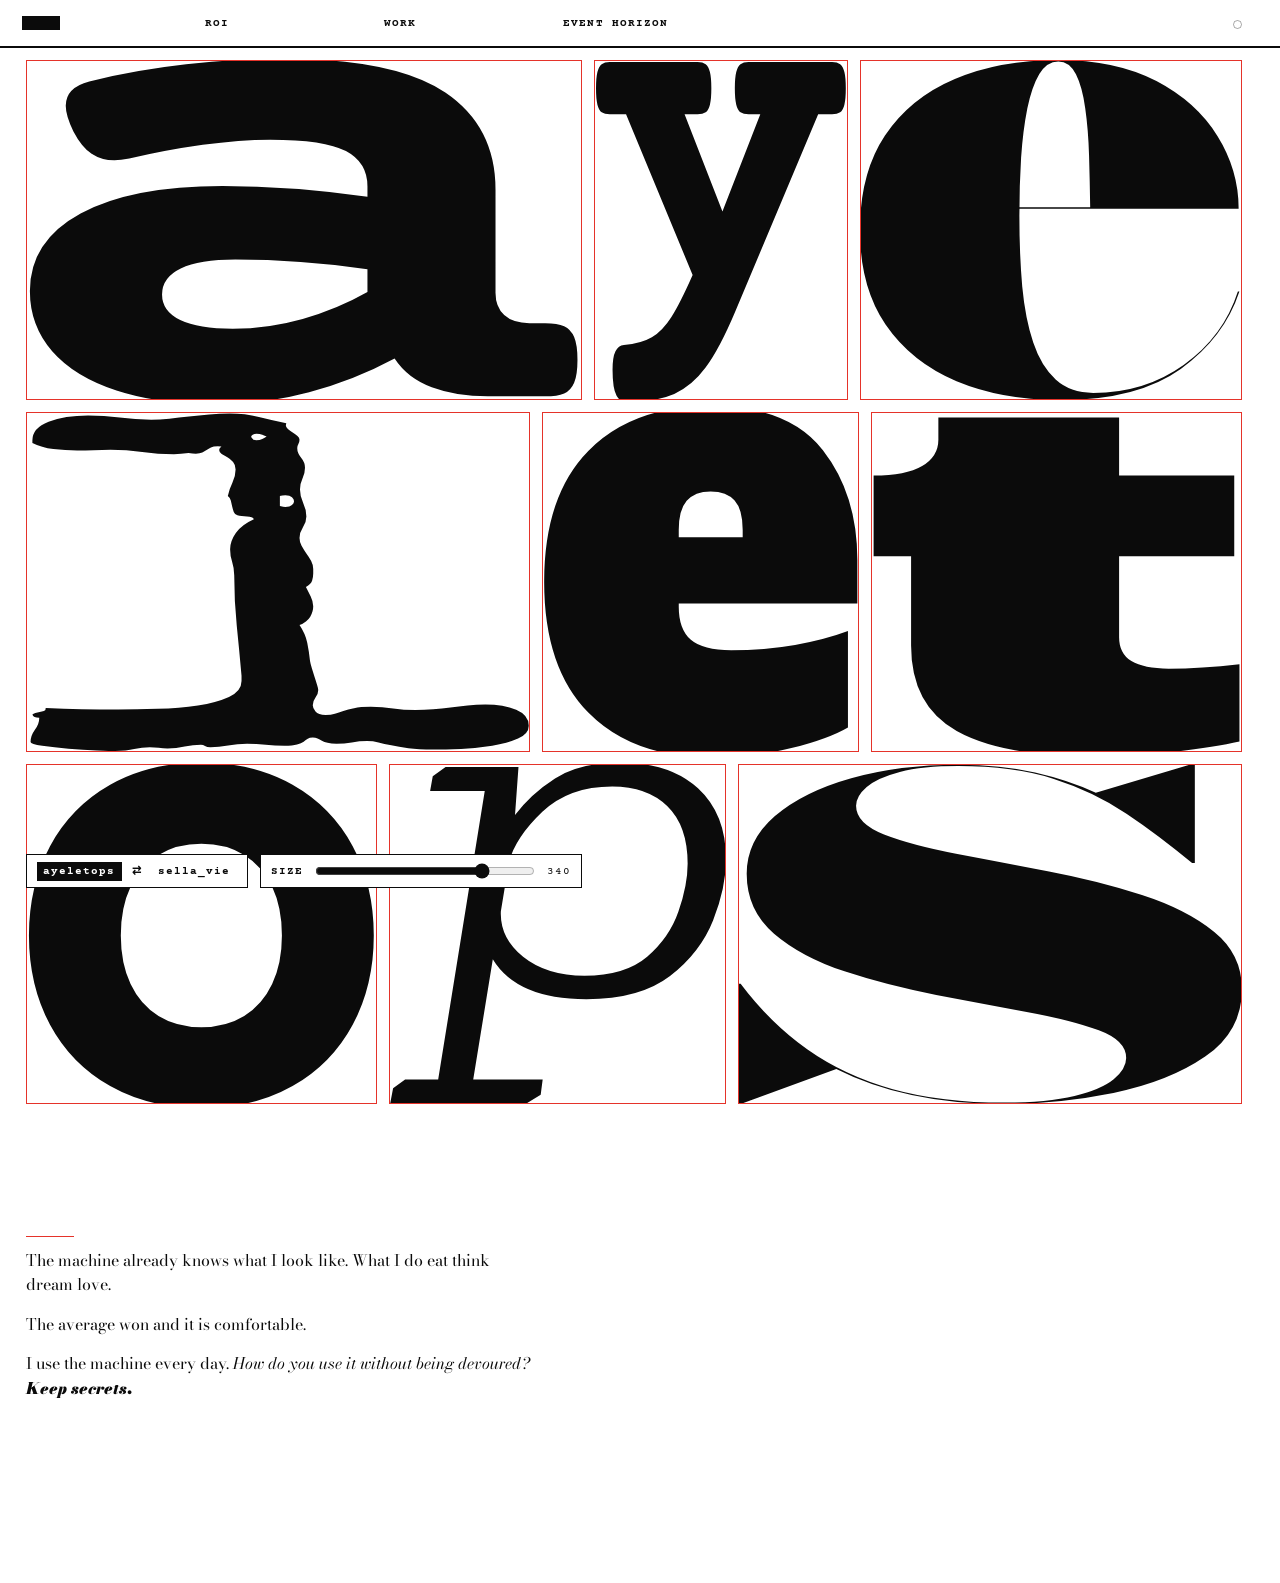
==== index.html @ 93a1ff17 "Board: blending fixed (chaos layer no longer isolated; scans sink into cork), category tags become e" ====
<!doctype html>
<html lang="en"><head>
<meta charset="utf-8"><meta name="viewport" content="width=device-width,initial-scale=1">
<title>ayeletops / sella_vie — Ayelet Sella</title>
<meta name="description" content="Ayelet Sella. An ID, not a portfolio.">
<link rel="preconnect" href="https://fonts.googleapis.com"><link rel="preconnect" href="https://fonts.gstatic.com" crossorigin>
<link href="https://fonts.googleapis.com/css2?family=Abril+Fatface&family=Alfa+Slab+One&family=Bodoni+Moda:ital,opsz,wght@0,6..96,400;0,6..96,700;0,6..96,900;1,6..96,400;1,6..96,900&family=Courier+Prime:ital,wght@0,400;0,700;1,400&family=Special+Elite&family=Zilla+Slab:ital,wght@0,300;0,500;0,700;1,300&display=swap" rel="stylesheet">
<link rel="stylesheet" href="css/grids.css?v=202611161349"><link rel="stylesheet" href="css/site.css?v=202611161349">
<style>
  /* HOME — the cover is the first thing you see. 9 letters on 8 day-columns (cycling). */
  .cover .st-slot.neg{background:var(--ink)}
  .cover{padding:var(--gutter) var(--margin-r) var(--gutter) var(--margin-l);align-content:flex-start;--fs:220;cursor:pointer}
  .controls{position:fixed;left:var(--margin-l);right:var(--margin-r);bottom:var(--gutter);z-index:40;display:flex;flex-wrap:wrap;gap:var(--gutter);align-items:stretch;pointer-events:none}
  .controls > *{pointer-events:auto;background:var(--paper);border:1px solid var(--ink);display:flex;align-items:center;gap:10px;padding:6px 10px;margin:0;
                font:700 11px/1 var(--f-type);letter-spacing:.1em;text-transform:uppercase}
  .switch button{font:inherit;letter-spacing:inherit;text-transform:none;background:none;border:0;padding:4px 6px;cursor:pointer;color:var(--ink)}
  .switch button[aria-pressed=true]{background:var(--ink);color:var(--paper)}
  .switch button:hover{outline:1px solid var(--grid);outline-offset:2px}
  .size input{width:min(32vw,220px);accent-color:var(--ink)}
  .size output{min-width:3ch;text-align:right;font-weight:400}
  /* STANCE — one column, set like a title page: hung off the left third of the grid, balanced lines, the last line struck harder */
  .stance{padding:calc(var(--baseline)*5) var(--margin-r) calc(var(--baseline)*7) var(--margin-l);display:grid;grid-template-columns:var(--cover-cols);gap:0 var(--gutter)}
  .stance .col{grid-column:1 / -1;max-width:34em;font:400 16px/1.55 var(--f-display);letter-spacing:0;font-feature-settings:"kern","liga","onum"}
  .stance p{margin:0 0 .9em;text-wrap:pretty;hanging-punctuation:first}
  .stance .q{font-style:italic}
  .stance .end{font-weight:900;font-style:italic}
  .stance .rule{display:block;width:3em;height:var(--gw);background:var(--grid);margin:0 0 .7em}
  @media (max-width:900px){.stance{display:block}.stance .col{font-size:16px}}
</style>
</head>
<body>
<nav class="nav" aria-label="Main">
  <a href="index.html" aria-current="page">Home</a>
  <a href="roi.html">ROI</a>
  <a href="work.html">Work</a>
  <a href="horizon.html">Event Horizon</a>
</nav>
<a class="secret" href="process.html" aria-label="Process" title="process"></a>

<main>
  <section class="cover st-row" id="cover" aria-label="ayeletops" role="img" title="click to switch"></section>

  <section class="stance" id="stance" aria-label="Stance">
    <div class="col">
      <span class="rule"></span>
      <p>The machine already knows what I look like. What I do eat think dream love.</p>
      <p>The average won and it is comfortable.</p>
      <p>I use the machine every day. <span class="q">How do you use it without being devoured?</span> <span class="end">Keep secrets.</span></p>
    </div>
  </section>
</main>

<div class="controls">
  <div class="switch" role="group" aria-label="Name"><button data-w="ayeletops" aria-pressed="true">ayeletops</button><span>⇄</span><button data-w="sella_vie" aria-pressed="false">sella_vie</button></div>
  <label class="size">Size <input id="fs" type="range" min="60" max="420" value="220"> <output id="fsv">220</output></label>
</div>


<script src="js/stretch.js?v=202611161349"></script>
<script src="js/cover.js?v=202611161349"></script>
<script src="js/nav.js?v=202611161349"></script>
</body></html>
---- css/grids.css ----
/* GENERATED by tools/derive-grids.py. Do not edit by hand.
   Derived from 8 birthdays (never committed). Person order shuffled per grid with a secret seed. */
:root {
  --baseline: 24px;
  --gutter: 12px;
  --margin-l: 2.0vw;
  --margin-r: 3.0vw;
  --scale: 1.482;
  --cover-cols: 26fr 7fr 15fr 27fr 13fr 17fr 15fr 14fr;
  --work-intervals: 8fr 18fr 12fr 1fr 3fr 3fr 21fr;
}
/* Latent Field rings: radius as % of the oldest */
.ring-1 { --r: 45.7%; }
.ring-2 { --r: 90.1%; }
.ring-3 { --r: 49.4%; }
.ring-4 { --r: 53.1%; }
.ring-5 { --r: 19.8%; }
.ring-6 { --r: 54.3%; }
.ring-7 { --r: 69.1%; }
.ring-8 { --r: 100.0%; }
/* Black Holes: 12-column year; each person's month = column + void size */
.hole-1 { --col: 6; --size: 6; }
.hole-2 { --col: 4; --size: 4; }
.hole-3 { --col: 12; --size: 12; }
.hole-4 { --col: 12; --size: 12; }
.hole-5 { --col: 8; --size: 8; }
.hole-6 { --col: 7; --size: 7; }
.hole-7 { --col: 10; --size: 10; }
.hole-8 { --col: 2; --size: 2; }
---- css/site.css ----
/* Order / Break — shared system.
   Measures come from css/grids.css (derived from 8 birthdays). Nothing here is a default:
   - ink / paper: black and white, the redaction pair
   - content is black and white only
   - the grids are visible: thin red lines and circles on every page. Red belongs to the system, never to content.
   - hover = a thin red frame (the grid touching what you point at)
   - type: Bodoni (display, voice of order), Zilla Slab (structure), Courier Prime (inner monologue)
   - scale: steps of --scale (1.482) from a 15px base
*/
:root{
  --ink:#0b0b0b; --paper:#ffffff; --grid:#e5332a; --gw:.5px; --beat:500ms; --ease:cubic-bezier(.2,.8,.2,1); --signal:var(--grid); --signal-deep:var(--grid); --rule:rgba(11,11,11,.12);
  --f-display:"Bodoni Moda","Bodoni 72","Bodoni MT",Didot,serif;
  --f-slab:"Zilla Slab",Rockwell,"Roboto Slab",serif;
  --f-type:"Courier Prime","Courier New",Courier,monospace;
  --s0:15px;
  --s1:calc(var(--s0)*var(--scale));
  --s2:calc(var(--s1)*var(--scale));
  --s3:calc(var(--s2)*var(--scale));
  --s4:calc(var(--s3)*var(--scale));
  --s5:calc(var(--s4)*var(--scale));
  --nav-h:calc(var(--baseline)*2);
}
*{box-sizing:border-box}
html,body{margin:0;background:var(--paper);color:var(--ink)}
body{font:400 var(--s0)/var(--baseline) var(--f-type);-webkit-font-smoothing:antialiased}
a{color:inherit}
[hidden]{display:none!important}
::selection{background:var(--ink);color:var(--paper)}

/* ── NAV: one menu, top, set on the page's own grid ─────────────────────── */
.nav{position:fixed;top:0;left:0;right:0;height:var(--nav-h);z-index:50;display:grid;align-items:center;gap:var(--gutter);
     padding:0 var(--margin-r) 0 var(--margin-l);background:var(--paper);border-bottom:2px solid var(--ink);
     font:700 11px/1 var(--f-type);text-transform:uppercase;letter-spacing:.1em}
.nav a,.nav span{text-decoration:none;white-space:nowrap;overflow:hidden;text-overflow:ellipsis}
.nav a:hover{outline:var(--gw) solid var(--grid);outline-offset:3px}
.nav [aria-current]{box-shadow:inset 0 -5px 0 var(--ink)}
.nav .handle{text-transform:none;letter-spacing:.02em;font-weight:400}
main{padding-top:var(--nav-h)}

/* ── HOVER: the only highlight is a turquoise frame ───────────────────── */
.hl:hover,.hl:focus-visible{outline:var(--gw) solid var(--grid);outline-offset:3px}

/* ── REDACTION: the black bar is a shared mark across the site ──────────── */
.redact{background:var(--ink);color:transparent;box-decoration-break:clone;-webkit-box-decoration-break:clone;padding:0 .15em;user-select:none}
.bar{display:block;background:var(--ink)}

/* ── type roles ─────────────────────────────────────────────────────────── */
.display{font-family:var(--f-display);font-weight:400;letter-spacing:-.01em}
.slab{font-family:var(--f-slab);font-weight:700}
.mono{font-family:var(--f-type)}
.label{font:700 11px/1 var(--f-type);text-transform:uppercase;letter-spacing:.12em}
.todo{background:repeating-linear-gradient(-45deg,transparent 0 6px,rgba(0,0,0,.07) 6px 12px);outline:1px dashed var(--ink)}

@media (max-width:720px){
  .nav{display:flex;flex-wrap:wrap;height:auto;min-height:var(--nav-h);padding-block:8px;row-gap:6px;column-gap:14px}
  main{padding-top:calc(var(--nav-h) + 24px)}
}
@media (prefers-reduced-motion:reduce){*{animation:none!important;transition:none!important}}

/* ── STRETCH TYPE (js/stretch.js): each letter fills its whole grid block ─── */
.st-row{display:flex;flex-wrap:wrap;gap:var(--gutter)}
.st-slot{position:relative;flex:calc(var(--d) * var(--grow, 1)) 1 calc(var(--d) * var(--fs, 120) * 0.035px + var(--fs, 120) * 0.42px);
         height:calc(var(--fs, 120) * 1px);transition:flex-grow .55s cubic-bezier(.6,0,.2,1);min-width:0}
.st-slot::after{content:"";position:absolute;inset:0;border:var(--gw) solid var(--grid);pointer-events:none}   /* the grid, visible */
.st-slot canvas{display:block}
.st-slot:hover::after{border-width:1px}
/* page header: title left, a short line under it */
.page-head{display:block;padding:var(--gutter) var(--margin-r) var(--gutter) var(--margin-l);position:relative;z-index:6;background:var(--paper);border-bottom:var(--gw) solid var(--ink)}
.page-title{--fs:64;display:flex;flex-wrap:nowrap;gap:6px;justify-content:flex-start;padding:0;background:transparent}
.st-steady .st-slot{flex:0 0 calc(var(--d) * var(--u, 3.2px) + 26px);transition:none}
.page-note{margin:10px 0 0;padding:0;max-width:52ch;font:400 13px/20px var(--f-type);background:transparent}
@media (max-width:720px){.page-title{--fs:44}}
.st-slot.neg::after{border-color:var(--ink)}

/* ── the hidden way into Process: a small hollow dot at the end of the top bar, no label ── */
.secret{position:fixed;z-index:60;top:calc(var(--nav-h) / 2);right:var(--margin-r);width:9px;height:9px;margin-top:-4.5px;border-radius:50%;
        border:1px solid currentColor;opacity:.35;transition:opacity .3s,transform .3s}
.secret:hover,.secret:focus-visible{opacity:1;transform:scale(1.6);background:currentColor}



/* ── the heartbeat: 120 BPM. Every animation outside the cover moves on this beat (lub-dub every 0.5s). ── */
@keyframes heartbeat{0%{transform:translate(-50%,-50%) scale(1)}17%{transform:translate(-50%,-50%) scale(1.03)}34%{transform:translate(-50%,-50%) scale(1)}
  51%{transform:translate(-50%,-50%) scale(1.014)}66%,100%{transform:translate(-50%,-50%) scale(1)}}


/* ── NAV, fixed: the same four positions on every page. The page you're on is censored. ── */
.nav{display:flex!important;gap:0;justify-content:flex-start}
.nav a{position:relative;flex:0 0 auto;width:clamp(96px,14vw,190px);padding:6px 0;overflow:visible}
.nav a::after{content:"";position:absolute;left:-4px;right:calc(100% - var(--w,100%) - 4px);top:50%;height:1.25em;margin-top:-.62em;background:var(--ink);
              transform:scaleX(0);transform-origin:left;transition:transform calc(var(--beat) / 2) cubic-bezier(.7,0,.3,1)}
.nav a[aria-current]::after,.nav a.censor::after{transform:scaleX(1)}
.nav a[aria-current]{box-shadow:none}
.nav a:hover{outline:none}
.nav a:not([aria-current]):hover::after{transform:scaleX(.12)}

/* ── TO BE / NOT TO BE: the one switch, bottom left, the same on every page that has it. to be = chaos (first), not to be = the grid ── */
.views{position:fixed;left:var(--margin-l);bottom:var(--gutter);z-index:60;display:flex;background:var(--paper);border:1px solid var(--ink)}
.views button{font:700 11px/1 var(--f-type);letter-spacing:.12em;text-transform:uppercase;background:none;border:0;padding:9px 12px;cursor:pointer;color:var(--ink)}
.views button + button{border-left:1px solid var(--ink)}
.views button[aria-pressed=true]{background:var(--ink);color:var(--paper)}
.views button:not([aria-pressed=true]):hover{background:var(--grid);color:var(--paper)}
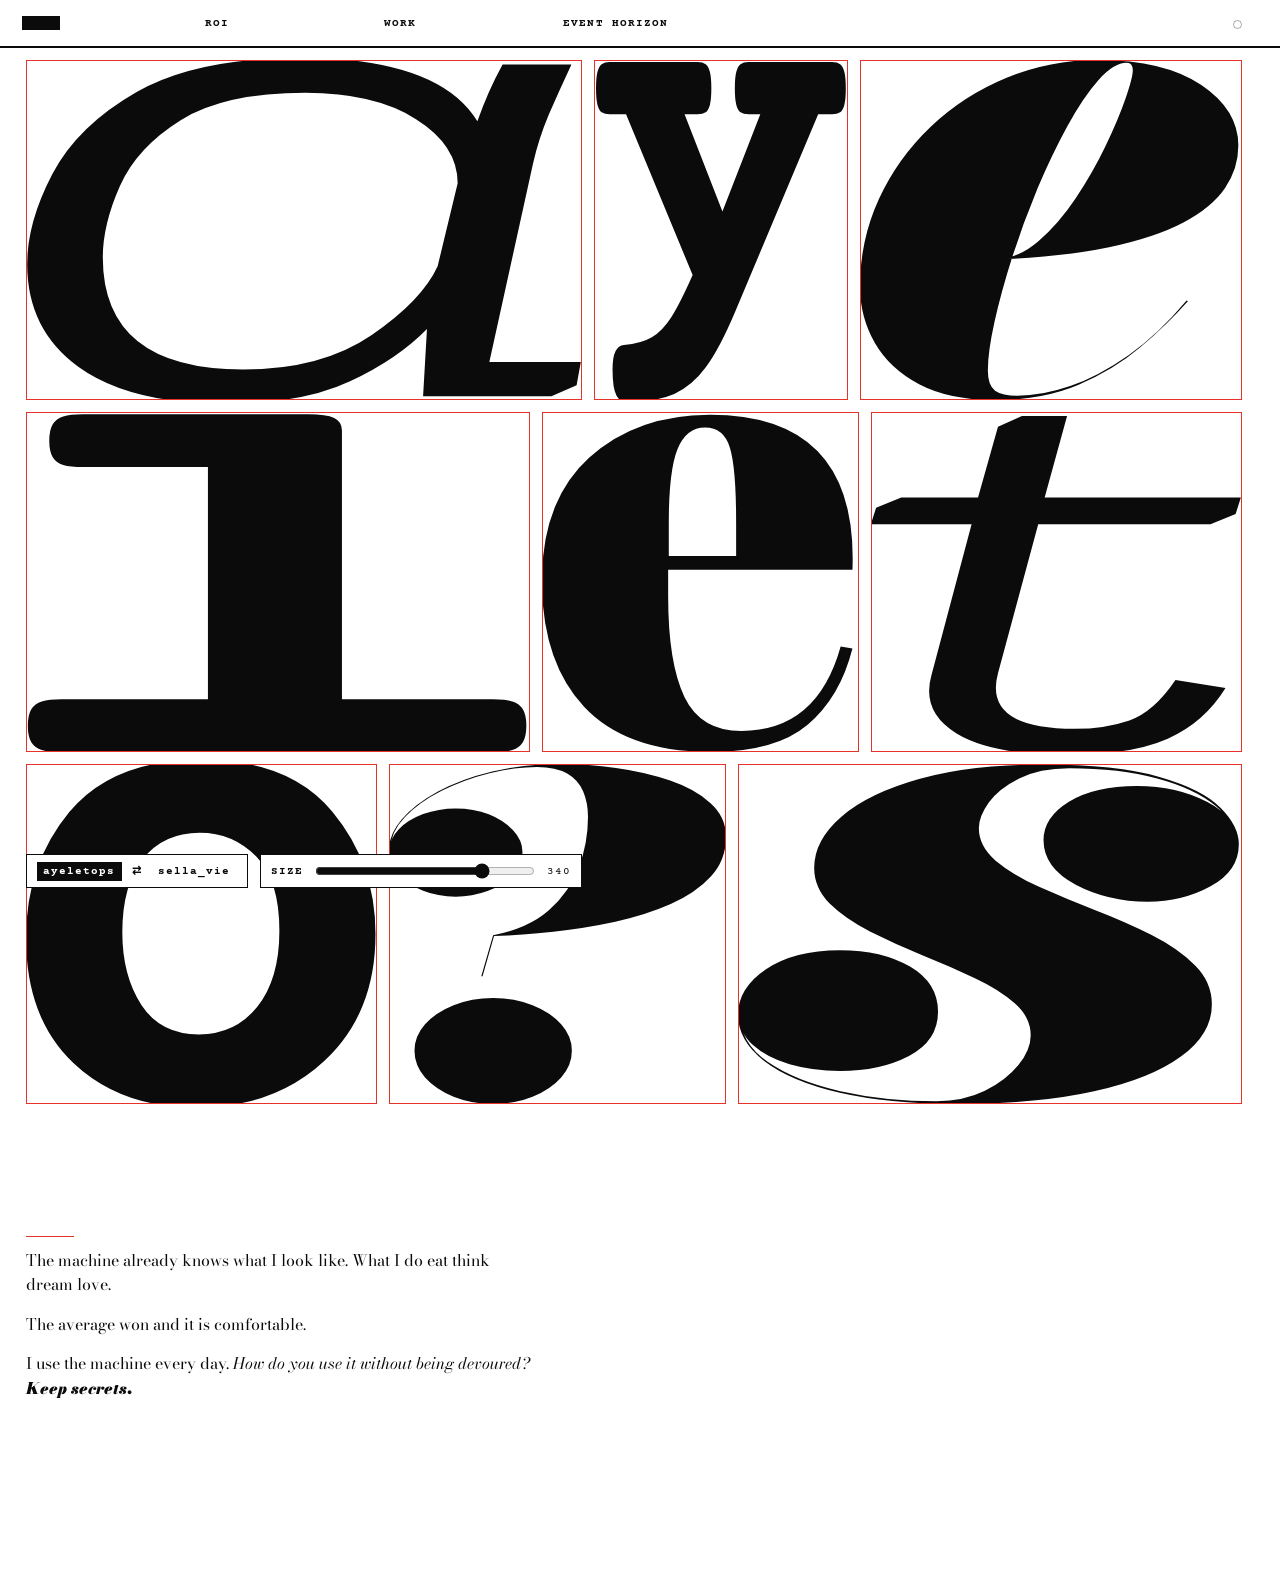
==== commit 94ccf2d4: "Board: tools scattered as label tape (links), thread replaced by thin topic lines (ink within kind, " ====
--- a/index.html
+++ b/index.html
@@ -5,7 +5,7 @@
 <meta name="description" content="Ayelet Sella. An ID, not a portfolio.">
 <link rel="preconnect" href="https://fonts.googleapis.com"><link rel="preconnect" href="https://fonts.gstatic.com" crossorigin>
 <link href="https://fonts.googleapis.com/css2?family=Abril+Fatface&family=Alfa+Slab+One&family=Bodoni+Moda:ital,opsz,wght@0,6..96,400;0,6..96,700;0,6..96,900;1,6..96,400;1,6..96,900&family=Courier+Prime:ital,wght@0,400;0,700;1,400&family=Special+Elite&family=Zilla+Slab:ital,wght@0,300;0,500;0,700;1,300&display=swap" rel="stylesheet">
-<link rel="stylesheet" href="css/grids.css?v=202611161349"><link rel="stylesheet" href="css/site.css?v=202611161349">
+<link rel="stylesheet" href="css/grids.css?v=202611161354"><link rel="stylesheet" href="css/site.css?v=202611161354">
 <style>
   /* HOME — the cover is the first thing you see. 9 letters on 8 day-columns (cycling). */
   .cover .st-slot.neg{background:var(--ink)}
@@ -56,7 +56,7 @@
 </div>
 
 
-<script src="js/stretch.js?v=202611161349"></script>
-<script src="js/cover.js?v=202611161349"></script>
-<script src="js/nav.js?v=202611161349"></script>
+<script src="js/stretch.js?v=202611161354"></script>
+<script src="js/cover.js?v=202611161354"></script>
+<script src="js/nav.js?v=202611161354"></script>
 </body></html>
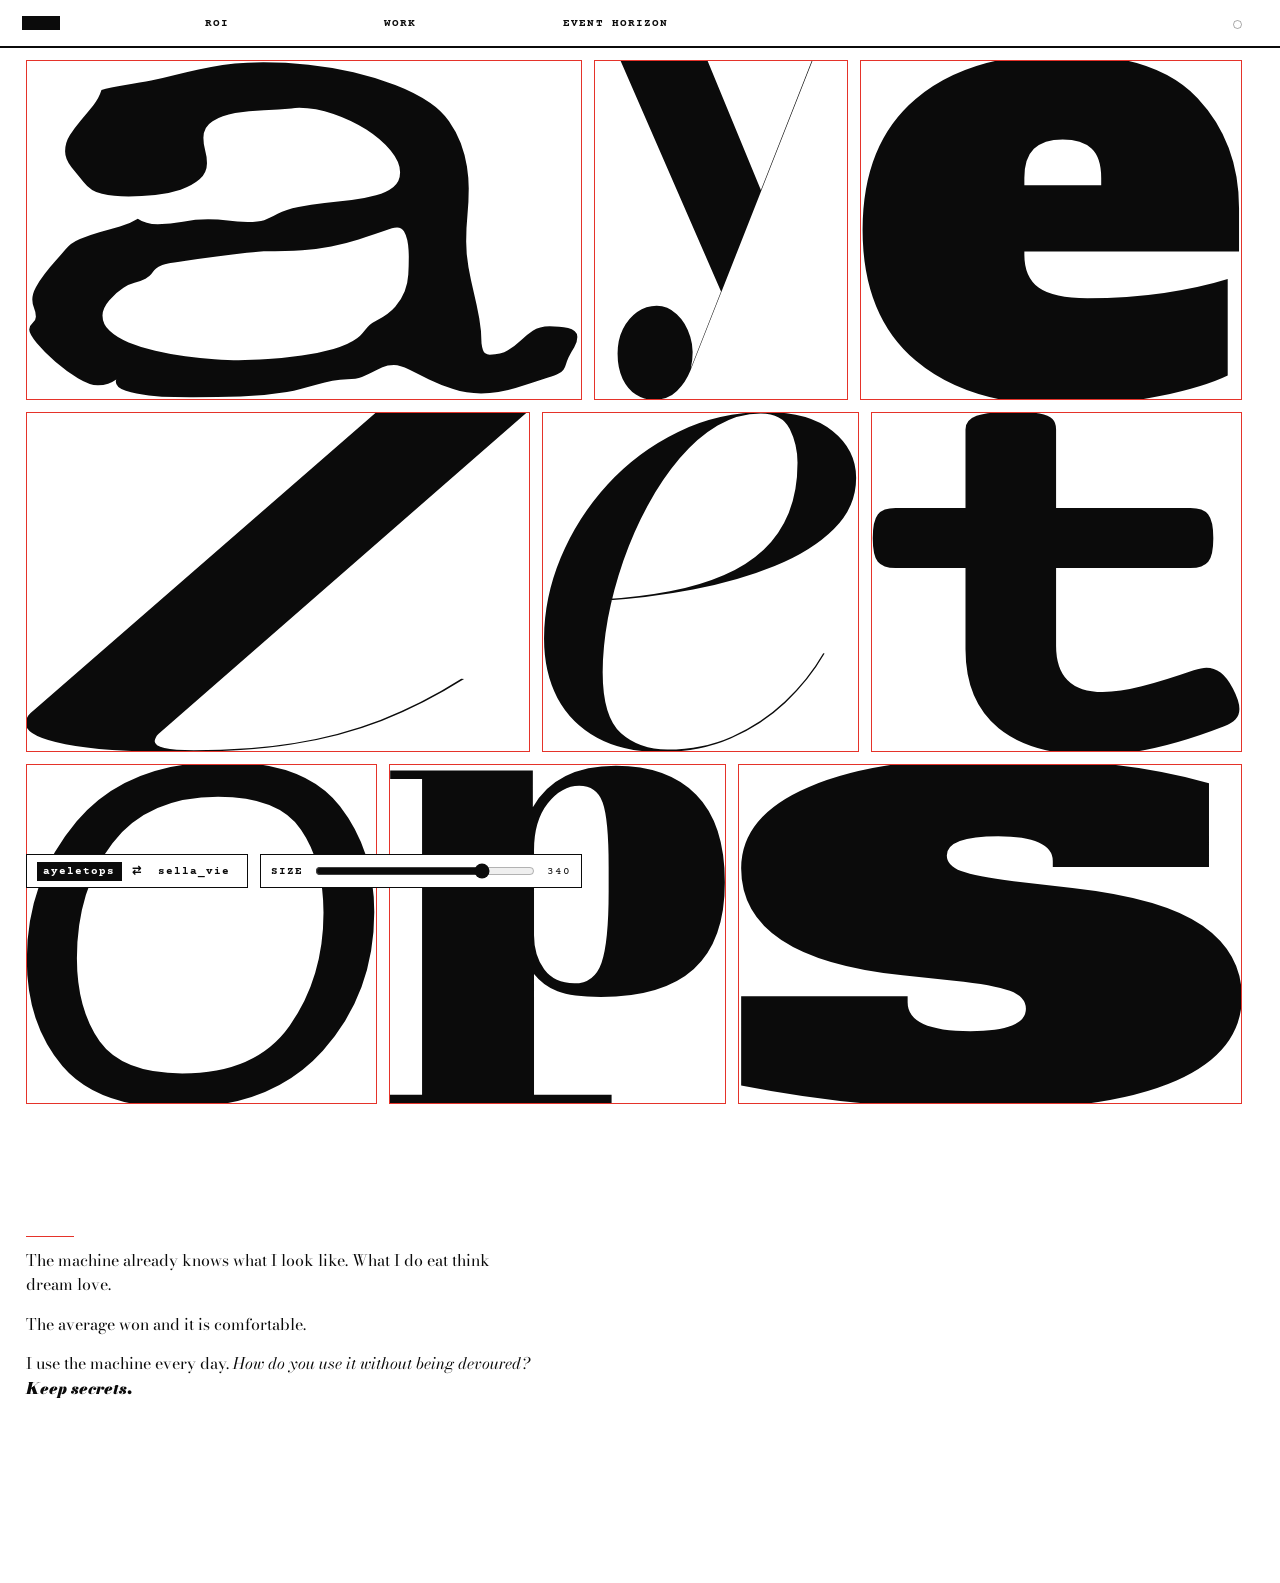
==== commit b80e9192: "Board: topic arrows (forward ink, back-in-time red, to the future, from before) under the paper with" ====
--- a/index.html
+++ b/index.html
@@ -5,7 +5,7 @@
 <meta name="description" content="Ayelet Sella. An ID, not a portfolio.">
 <link rel="preconnect" href="https://fonts.googleapis.com"><link rel="preconnect" href="https://fonts.gstatic.com" crossorigin>
 <link href="https://fonts.googleapis.com/css2?family=Abril+Fatface&family=Alfa+Slab+One&family=Bodoni+Moda:ital,opsz,wght@0,6..96,400;0,6..96,700;0,6..96,900;1,6..96,400;1,6..96,900&family=Courier+Prime:ital,wght@0,400;0,700;1,400&family=Special+Elite&family=Zilla+Slab:ital,wght@0,300;0,500;0,700;1,300&display=swap" rel="stylesheet">
-<link rel="stylesheet" href="css/grids.css?v=202611161354"><link rel="stylesheet" href="css/site.css?v=202611161354">
+<link rel="stylesheet" href="css/grids.css?v=202611161359"><link rel="stylesheet" href="css/site.css?v=202611161359">
 <style>
   /* HOME — the cover is the first thing you see. 9 letters on 8 day-columns (cycling). */
   .cover .st-slot.neg{background:var(--ink)}
@@ -56,7 +56,7 @@
 </div>
 
 
-<script src="js/stretch.js?v=202611161354"></script>
-<script src="js/cover.js?v=202611161354"></script>
-<script src="js/nav.js?v=202611161354"></script>
+<script src="js/stretch.js?v=202611161359"></script>
+<script src="js/cover.js?v=202611161359"></script>
+<script src="js/nav.js?v=202611161359"></script>
 </body></html>
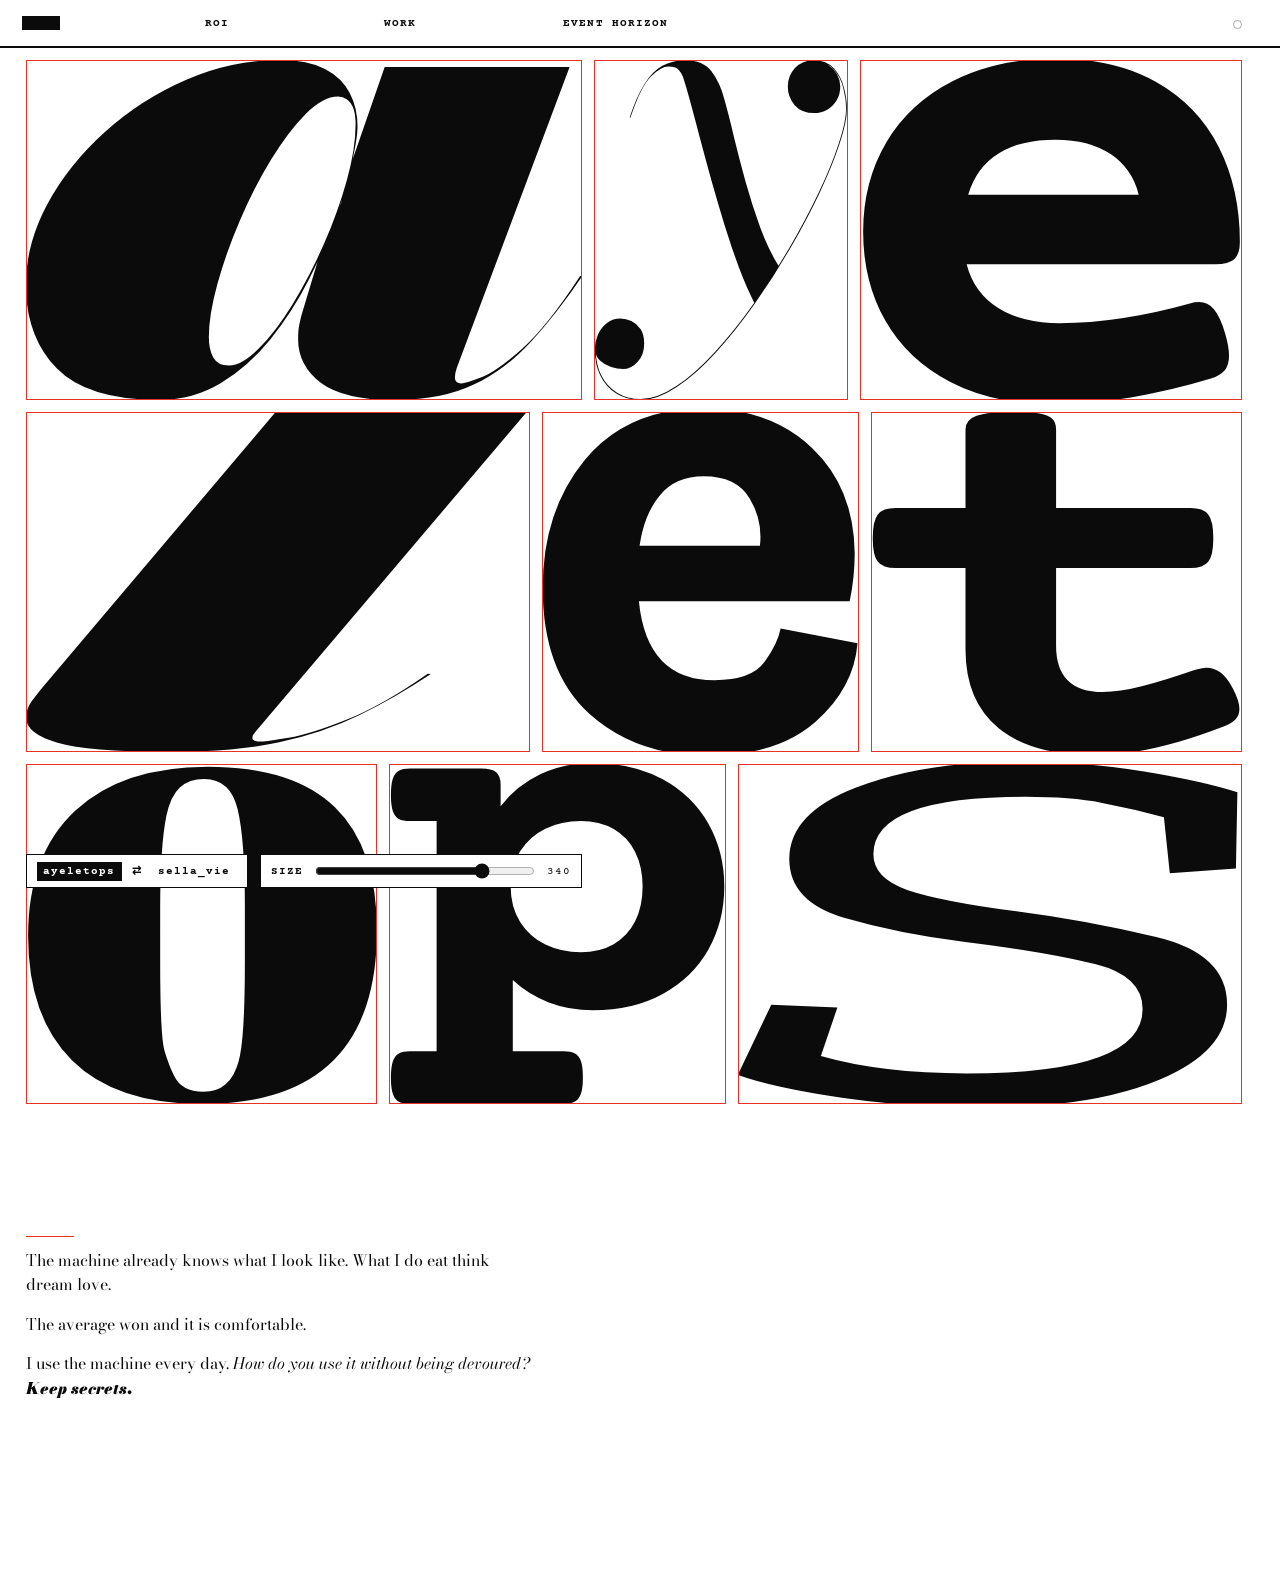
==== commit c63c44d8: "Board as a map: no pins; arrows run edge to edge between things; log" ====
--- a/index.html
+++ b/index.html
@@ -5,7 +5,7 @@
 <meta name="description" content="Ayelet Sella. An ID, not a portfolio.">
 <link rel="preconnect" href="https://fonts.googleapis.com"><link rel="preconnect" href="https://fonts.gstatic.com" crossorigin>
 <link href="https://fonts.googleapis.com/css2?family=Abril+Fatface&family=Alfa+Slab+One&family=Bodoni+Moda:ital,opsz,wght@0,6..96,400;0,6..96,700;0,6..96,900;1,6..96,400;1,6..96,900&family=Courier+Prime:ital,wght@0,400;0,700;1,400&family=Special+Elite&family=Zilla+Slab:ital,wght@0,300;0,500;0,700;1,300&display=swap" rel="stylesheet">
-<link rel="stylesheet" href="css/grids.css?v=202611161359"><link rel="stylesheet" href="css/site.css?v=202611161359">
+<link rel="stylesheet" href="css/grids.css?v=202611161519"><link rel="stylesheet" href="css/site.css?v=202611161519">
 <style>
   /* HOME — the cover is the first thing you see. 9 letters on 8 day-columns (cycling). */
   .cover .st-slot.neg{background:var(--ink)}
@@ -56,7 +56,7 @@
 </div>
 
 
-<script src="js/stretch.js?v=202611161359"></script>
-<script src="js/cover.js?v=202611161359"></script>
-<script src="js/nav.js?v=202611161359"></script>
+<script src="js/stretch.js?v=202611161519"></script>
+<script src="js/cover.js?v=202611161519"></script>
+<script src="js/nav.js?v=202611161519"></script>
 </body></html>
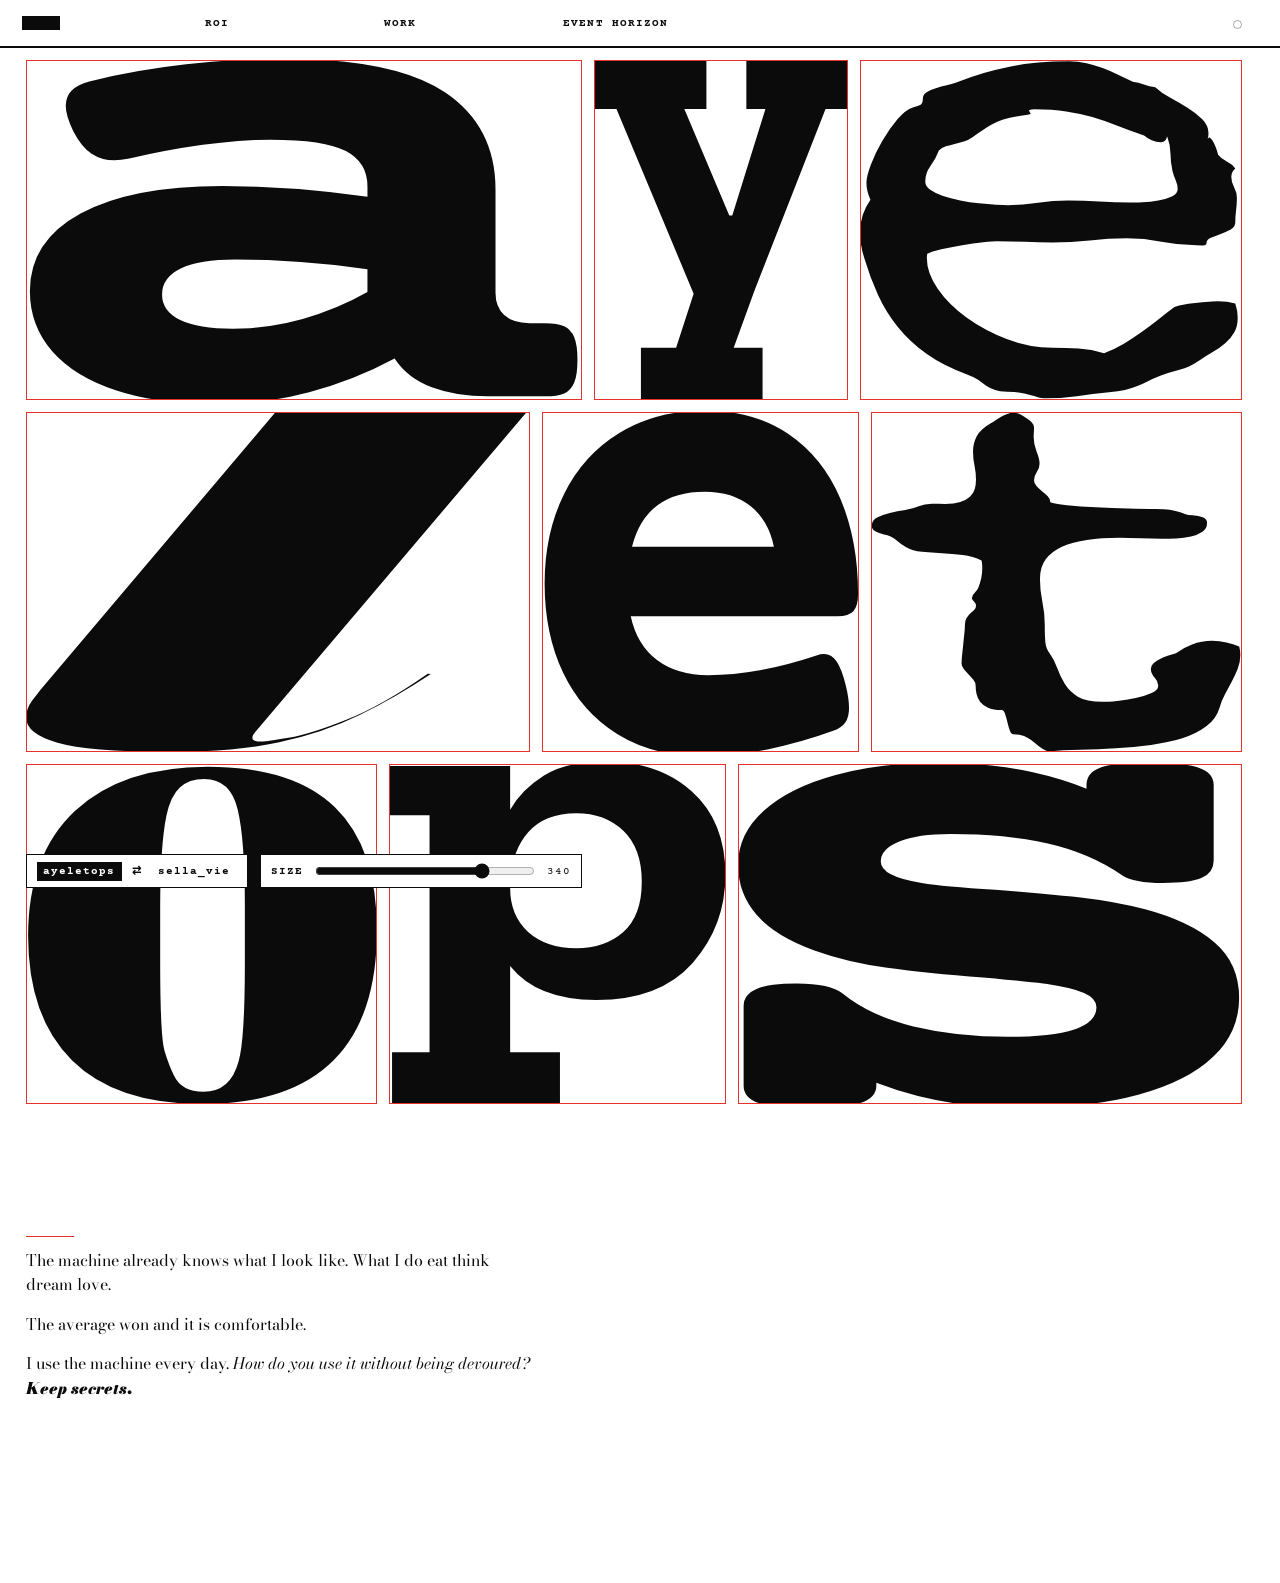
==== commit 4cff9fdf: "Board: no gallery stepping; click a photo to bring it forward, click again (or the board, Esc, scrol" ====
--- a/index.html
+++ b/index.html
@@ -5,7 +5,7 @@
 <meta name="description" content="Ayelet Sella. An ID, not a portfolio.">
 <link rel="preconnect" href="https://fonts.googleapis.com"><link rel="preconnect" href="https://fonts.gstatic.com" crossorigin>
 <link href="https://fonts.googleapis.com/css2?family=Abril+Fatface&family=Alfa+Slab+One&family=Bodoni+Moda:ital,opsz,wght@0,6..96,400;0,6..96,700;0,6..96,900;1,6..96,400;1,6..96,900&family=Courier+Prime:ital,wght@0,400;0,700;1,400&family=Special+Elite&family=Zilla+Slab:ital,wght@0,300;0,500;0,700;1,300&display=swap" rel="stylesheet">
-<link rel="stylesheet" href="css/grids.css?v=202611161519"><link rel="stylesheet" href="css/site.css?v=202611161519">
+<link rel="stylesheet" href="css/grids.css?v=202611161521"><link rel="stylesheet" href="css/site.css?v=202611161521">
 <style>
   /* HOME — the cover is the first thing you see. 9 letters on 8 day-columns (cycling). */
   .cover .st-slot.neg{background:var(--ink)}
@@ -56,7 +56,7 @@
 </div>
 
 
-<script src="js/stretch.js?v=202611161519"></script>
-<script src="js/cover.js?v=202611161519"></script>
-<script src="js/nav.js?v=202611161519"></script>
+<script src="js/stretch.js?v=202611161521"></script>
+<script src="js/cover.js?v=202611161521"></script>
+<script src="js/nav.js?v=202611161521"></script>
 </body></html>
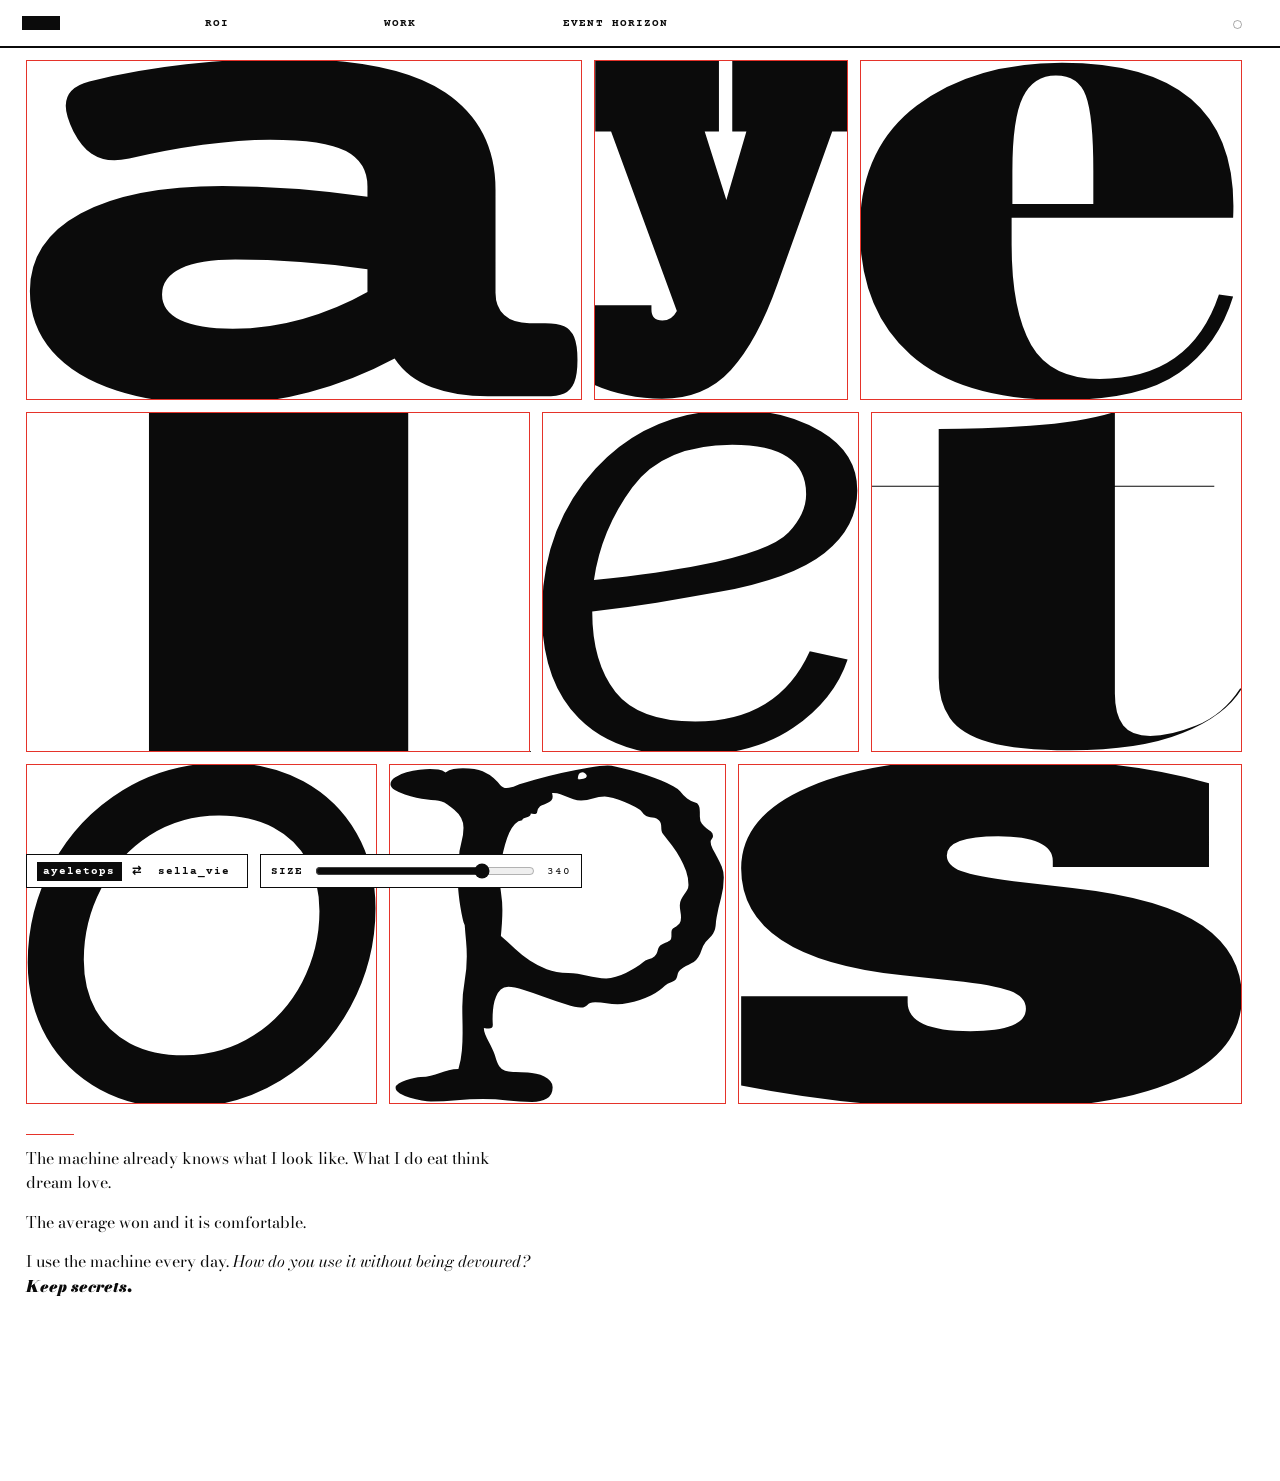
==== commit aa99284a: "Home: stance up under the name, sella_vie = negative. Work: no blending, tools under their jobs, cor" ====
--- a/index.html
+++ b/index.html
@@ -5,10 +5,13 @@
 <meta name="description" content="Ayelet Sella. An ID, not a portfolio.">
 <link rel="preconnect" href="https://fonts.googleapis.com"><link rel="preconnect" href="https://fonts.gstatic.com" crossorigin>
 <link href="https://fonts.googleapis.com/css2?family=Abril+Fatface&family=Alfa+Slab+One&family=Bodoni+Moda:ital,opsz,wght@0,6..96,400;0,6..96,700;0,6..96,900;1,6..96,400;1,6..96,900&family=Courier+Prime:ital,wght@0,400;0,700;1,400&family=Special+Elite&family=Zilla+Slab:ital,wght@0,300;0,500;0,700;1,300&display=swap" rel="stylesheet">
-<link rel="stylesheet" href="css/grids.css?v=202611161521"><link rel="stylesheet" href="css/site.css?v=202611161521">
+<link rel="stylesheet" href="css/grids.css?v=202611161530"><link rel="stylesheet" href="css/site.css?v=202611161530">
 <style>
   /* HOME — the cover is the first thing you see. 9 letters on 8 day-columns (cycling). */
   .cover .st-slot.neg{background:var(--ink)}
+  /* sella_vie: the whole page in negative (red stays red) */
+  html{background:#fff;transition:filter .35s var(--ease)}
+  html.negative{filter:invert(1) hue-rotate(180deg)}
   .cover{padding:var(--gutter) var(--margin-r) var(--gutter) var(--margin-l);align-content:flex-start;--fs:220;cursor:pointer}
   .controls{position:fixed;left:var(--margin-l);right:var(--margin-r);bottom:var(--gutter);z-index:40;display:flex;flex-wrap:wrap;gap:var(--gutter);align-items:stretch;pointer-events:none}
   .controls > *{pointer-events:auto;background:var(--paper);border:1px solid var(--ink);display:flex;align-items:center;gap:10px;padding:6px 10px;margin:0;
@@ -19,7 +22,7 @@
   .size input{width:min(32vw,220px);accent-color:var(--ink)}
   .size output{min-width:3ch;text-align:right;font-weight:400}
   /* STANCE — one column, set like a title page: hung off the left third of the grid, balanced lines, the last line struck harder */
-  .stance{padding:calc(var(--baseline)*5) var(--margin-r) calc(var(--baseline)*7) var(--margin-l);display:grid;grid-template-columns:var(--cover-cols);gap:0 var(--gutter)}
+  .stance{padding:calc(var(--baseline)*.75) var(--margin-r) calc(var(--baseline)*7) var(--margin-l);display:grid;grid-template-columns:var(--cover-cols);gap:0 var(--gutter)}
   .stance .col{grid-column:1 / -1;max-width:34em;font:400 16px/1.55 var(--f-display);letter-spacing:0;font-feature-settings:"kern","liga","onum"}
   .stance p{margin:0 0 .9em;text-wrap:pretty;hanging-punctuation:first}
   .stance .q{font-style:italic}
@@ -56,7 +59,7 @@
 </div>
 
 
-<script src="js/stretch.js?v=202611161521"></script>
-<script src="js/cover.js?v=202611161521"></script>
-<script src="js/nav.js?v=202611161521"></script>
+<script src="js/stretch.js?v=202611161530"></script>
+<script src="js/cover.js?v=202611161530"></script>
+<script src="js/nav.js?v=202611161530"></script>
 </body></html>
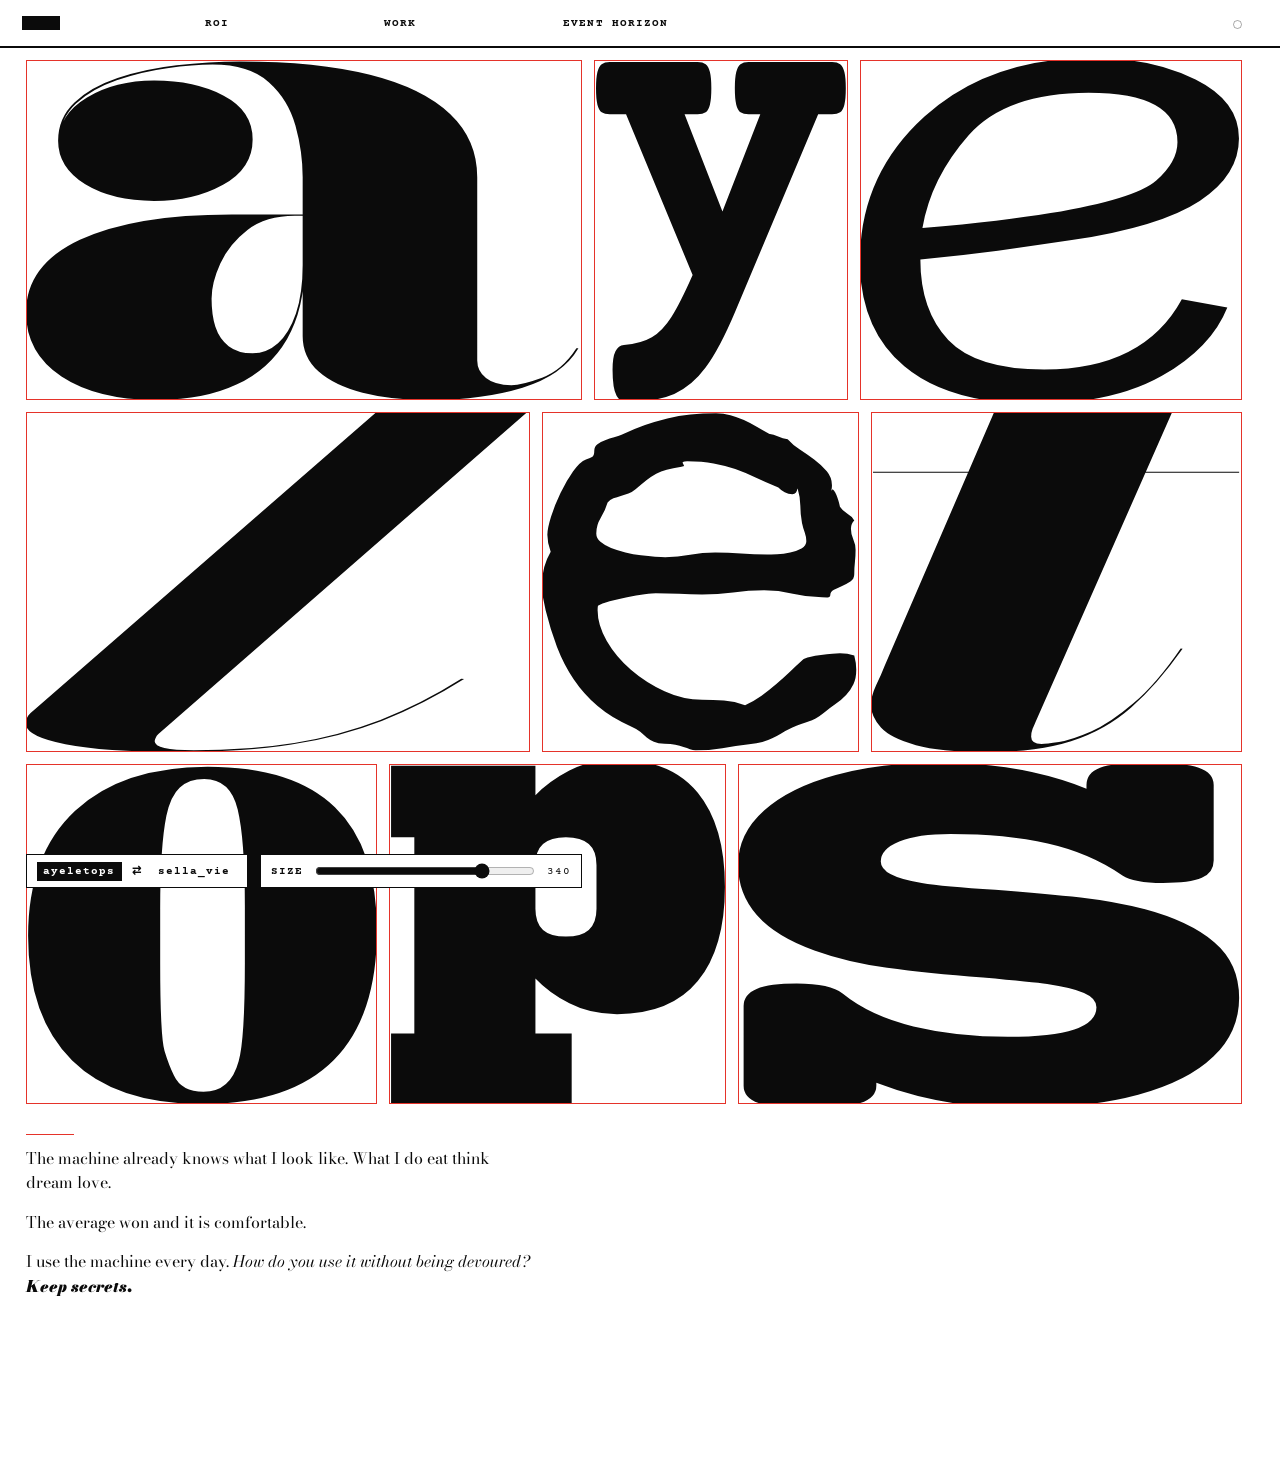
==== commit 06d8b162: "Board: 109 more photos (full images replace square crops), black ground, 38 named red threads throug" ====
--- a/index.html
+++ b/index.html
@@ -5,7 +5,7 @@
 <meta name="description" content="Ayelet Sella. An ID, not a portfolio.">
 <link rel="preconnect" href="https://fonts.googleapis.com"><link rel="preconnect" href="https://fonts.gstatic.com" crossorigin>
 <link href="https://fonts.googleapis.com/css2?family=Abril+Fatface&family=Alfa+Slab+One&family=Bodoni+Moda:ital,opsz,wght@0,6..96,400;0,6..96,700;0,6..96,900;1,6..96,400;1,6..96,900&family=Courier+Prime:ital,wght@0,400;0,700;1,400&family=Special+Elite&family=Zilla+Slab:ital,wght@0,300;0,500;0,700;1,300&display=swap" rel="stylesheet">
-<link rel="stylesheet" href="css/grids.css?v=202611161530"><link rel="stylesheet" href="css/site.css?v=202611161530">
+<link rel="stylesheet" href="css/grids.css?v=202611161544"><link rel="stylesheet" href="css/site.css?v=202611161544">
 <style>
   /* HOME — the cover is the first thing you see. 9 letters on 8 day-columns (cycling). */
   .cover .st-slot.neg{background:var(--ink)}
@@ -59,7 +59,7 @@
 </div>
 
 
-<script src="js/stretch.js?v=202611161530"></script>
-<script src="js/cover.js?v=202611161530"></script>
-<script src="js/nav.js?v=202611161530"></script>
+<script src="js/stretch.js?v=202611161544"></script>
+<script src="js/cover.js?v=202611161544"></script>
+<script src="js/nav.js?v=202611161544"></script>
 </body></html>
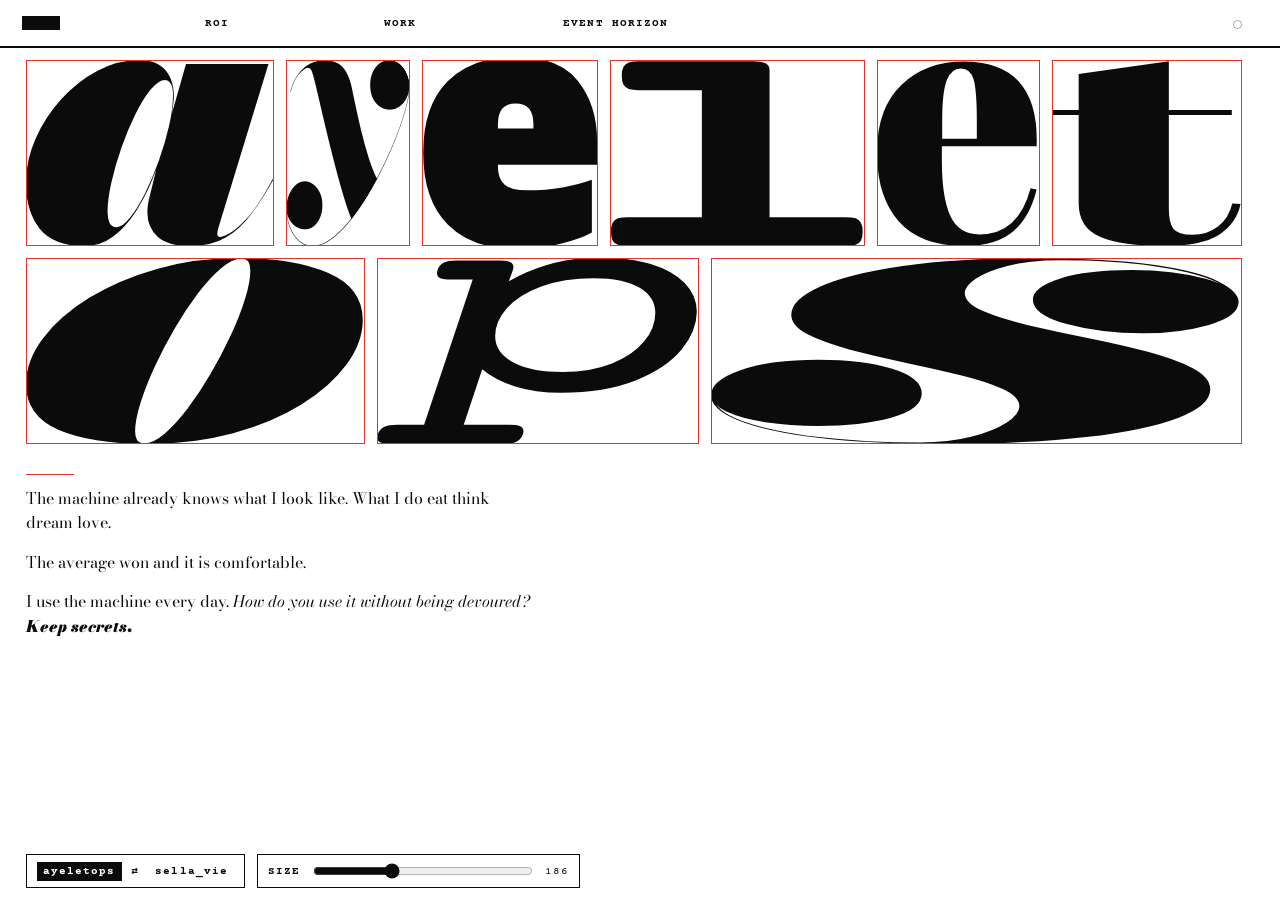
==== commit d97dbad6: "Home: opens to the default look (six letters / three, positive) at any width; back button resets; 40" ====
--- a/index.html
+++ b/index.html
@@ -5,7 +5,7 @@
 <meta name="description" content="Ayelet Sella. An ID, not a portfolio.">
 <link rel="preconnect" href="https://fonts.googleapis.com"><link rel="preconnect" href="https://fonts.gstatic.com" crossorigin>
 <link href="https://fonts.googleapis.com/css2?family=Abril+Fatface&family=Alfa+Slab+One&family=Bodoni+Moda:ital,opsz,wght@0,6..96,400;0,6..96,700;0,6..96,900;1,6..96,400;1,6..96,900&family=Courier+Prime:ital,wght@0,400;0,700;1,400&family=Special+Elite&family=Zilla+Slab:ital,wght@0,300;0,500;0,700;1,300&display=swap" rel="stylesheet">
-<link rel="stylesheet" href="css/grids.css?v=202611161544"><link rel="stylesheet" href="css/site.css?v=202611161544">
+<link rel="stylesheet" href="css/grids.css?v=202611161554"><link rel="stylesheet" href="css/site.css?v=202611161554">
 <style>
   /* HOME — the cover is the first thing you see. 9 letters on 8 day-columns (cycling). */
   .cover .st-slot.neg{background:var(--ink)}
@@ -59,7 +59,7 @@
 </div>
 
 
-<script src="js/stretch.js?v=202611161544"></script>
-<script src="js/cover.js?v=202611161544"></script>
-<script src="js/nav.js?v=202611161544"></script>
+<script src="js/stretch.js?v=202611161554"></script>
+<script src="js/cover.js?v=202611161554"></script>
+<script src="js/nav.js?v=202611161554"></script>
 </body></html>
